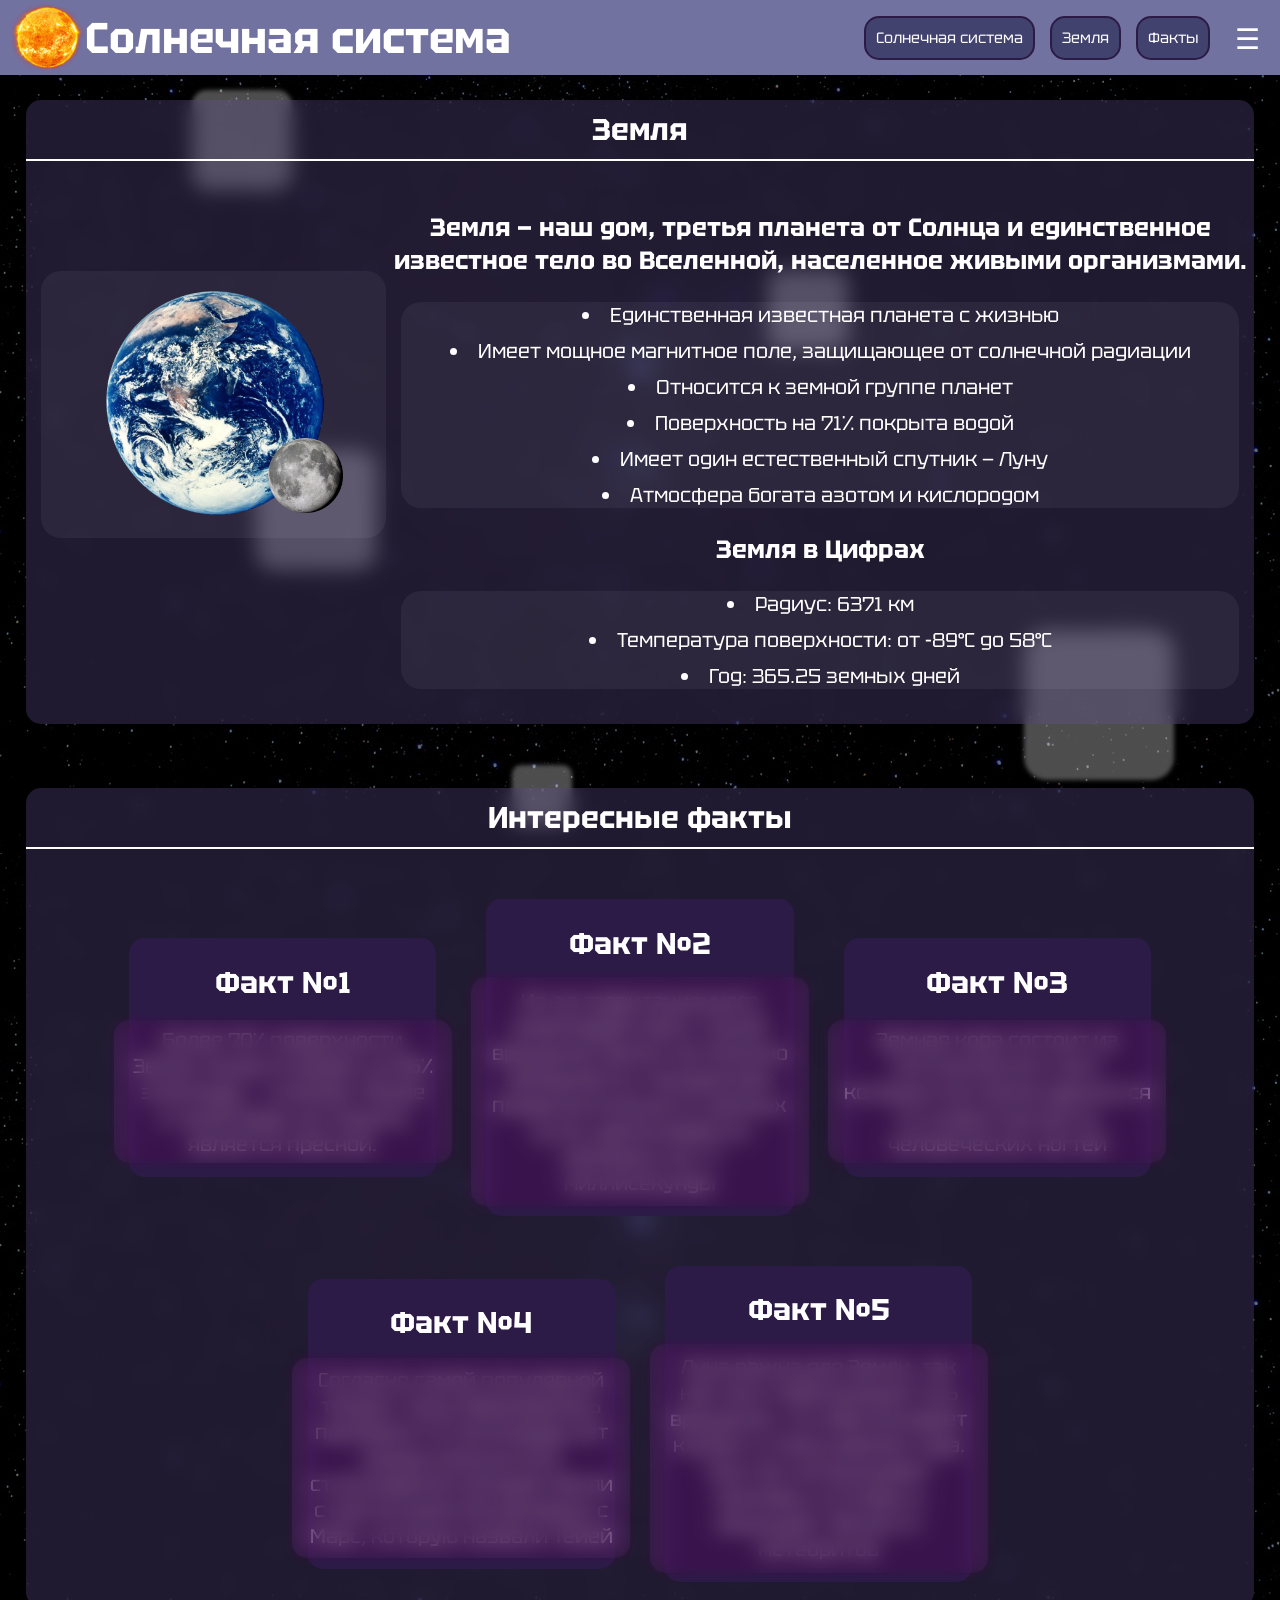
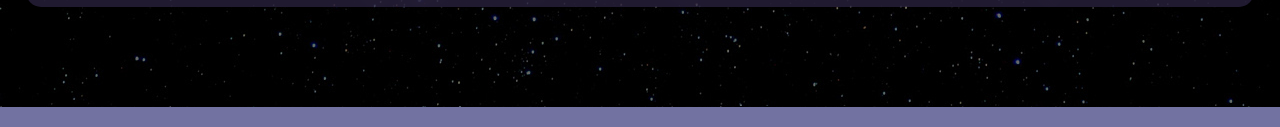
==== Earth.html @ 2208cb08 "first commit" ====
<!DOCTYPE html>
<html>
    <head>
        <link rel="stylesheet" href="main.css">
        <link rel="stylesheet" href="navigation.css">
        <link rel="stylesheet" href="planet_info.css">
        <link href="https://fonts.googleapis.com/css2?family=Quantico:ital,wght@0,400;0,700;1,400;1,700&family=Tektur:wght@400..900&display=swap" rel="stylesheet">
        <!--Установление Фав-иконки-->
        <link rel="icon" type="image/png" href="/FavIlcon.png">
        <!--Заголовок сайта, который отображается во вкладочке-->
        <title>Солнечная система</title>
    </head>

    <body> 
        <header>
            <img src="img/Svetilo.png" width="75" height="75">
            <h1 class="main_title">Солнечная система</h1>
            <nav>
                <div class="nav_desktop">
                    <a href="main.html" class="nav_link">Солнечная система</a>
                    <a href="#main" class="nav_link">Земля</a>
                    <a href="#facts" class="nav_link">Факты</a>
                </div>
                <div class="burger_menu">
                    <button class="burger_button">☰</button>
                    <div class="burger_content">
                        <a href="main.html" class="burger_nav_link">Солнечная система</a>
                        <a href="#main" class="burger_nav_link">Земля</a>
                        <a href="#facts" class="burger_nav_link">Факты</a>
                        <div class="theme_switcher">
                            <button class="theme_btn" data-theme="light">Светлая тема</button>
                            <button class="theme_btn" data-theme="dark">Тёмная тема</button>
                            <button class="like_button" onclick="toggleColor(this)">★</button>
                        </div>
                    </div>
                </div>
            </nav>
        </header>
        <main>
            <!--Летающие позади кубики, красивое оформление и ми-ми-ми -->
            <div>
                <div class="square"></div>
                <div class="square"></div>
                <div class="square"></div>
                <div class="square"></div>
                <div class="square"></div>
            </div>

            <section id="main" class="glass">
                <h1 class="title">Земля</h1>
                <div class="block_container">
                    <div class="block">
                        <img src="img/earth.png" width="315" class="planet_img">
                        <img src="img/moon.png" width="75" class="moon_img">
                    </div>
                    <div class="block">
                        <p class="bold">Земля — наш дом, третья планета от Солнца и единственное известное тело во Вселенной, населенное живыми организмами.</p>
                        <ul>
                            <li>Единственная известная планета с жизнью</li>
                            <li>Имеет мощное магнитное поле, защищающее от солнечной радиации</li>
                            <li>Относится к земной группе планет</li>
                            <li>Поверхность на 71% покрыта водой</li>
                            <li>Имеет один естественный спутник — Луну</li>
                            <li>Атмосфера богата азотом и кислородом</li>
                        </ul>
                        <p class="bold">Земля в Цифрах</p>
                        <ul>
                            <li>Радиус: 6371 км</li>
                            <li>Температура поверхности: от -89°C до 58°C</li>
                            <li>Год: 365.25 земных дней</li>
                        </ul>
                    </div>
                </div>
            </section>
            <section id="facts" class="glass">
                <h1 class="title">Интересные факты</h1>
                <div class="misty_container">
                    <div class="misty">
                        <h2>Факт №1</h2>
                        <div class="hiddy">
                            <p>Более 70% поверхности Земли покрыто водой, но 96% этой воды — соленая. 
                   Менее 1% всей воды на планете является пресной.</p>
                        </div>
                    </div>
                    <div class="misty">
                        <h2>Факт №2</h2>
                        <div class="hiddy">
                            <p>Из-за гравитационного взаимодействия с Луной вращение Земли постепенно замедляется. 
                                Каждый век продолжительность земных суток увеличивается примерно на 1.7 миллисекунды</p>
                        </div>
                    </div>
                    <div class="misty">
                        <h2>Факт №3</h2>
                        <div class="hiddy">
                            <p>Земная кора состоит из тектонических плит, которые постоянно движутся со скоростью роста человеческих ногтей</p>
                        </div>
                    </div>
                    <div class="misty">
                        <h2>Факт №4</h2>
                        <div class="hiddy">
                            <p>Согласно самой популярной теории, Луна образовалась примерно 4,5 миллиарда лет назад
в результате столкновения молодой Земли с протопланетой размером с Марс, которую назвали Тейей</p>
                        </div>
                    </div>
                    <div class="misty">
                        <h2>Факт №5</h2>
                        <div class="hiddy">
                            <p>Луна важна для Земли, так как она стабилизирует ось вращения, что обеспечивает
                                 климат и смену времен года. Она так же вызывает приливы и отливы и защищает Землю от метеоритов</p>
                        </div>
                    </div>
                </div>
            </section>
        </main>
        <script src="scripts/navigation.js"></script>
        <script src="scripts/button.js"></script>
    </body>

    <footer>
       
    </footer>
</html>
---- main.css ----
:root {
    --back_col: #7272a1;
    --back_col_dark: #42426e;
    --border_col:#2C1B47;
    --hologram_col:#88bab2;
    --hologram_text:#3b6b63;
    --glass_col: rgba(106, 86, 160, 0.3);
    --border_size:2px;
}

[data-theme="light"] {
    --back_col: #a2a2c4;
    --back_col_dark: #7a7aa8;
    --border_col: #725c93;
    --hologram_col: #a8d5cc;
    --hologram_text: #2a524a;
    --glass_col: rgba(166, 146, 220, 0.3);
}

[data-theme="light"] .glass {
    background: rgba(255, 255, 255, 0.2);
}

[data-theme="light"] .square {
    background: rgba(255, 255, 255, 0.5);
}
body {
    margin: 0; /*Внешние границы*/
    padding: 0; /*Внутренние границы*/
    background-image: url("img/StarLit.jpg");
    color: #ffffff;/*Цвет текста*/
    text-align: center;/*Центрирование текста*/
    font-family: "Tektur", sans-serif;
    font-weight: 200;
    font-size: 20px;
}

/*Вверхняя часть сайта - заголовок*/
header { 
    background: var(--back_col); 
    font-size: 35px;
    border-bottom: solid --border_size var(--border_col);
    padding: 10px; /* Внутренние отступы */
    display: flex; /* Для выравнивания логотипа и заголовка */
    align-items: center; /* Выравнивание по центру по вертикали */
    position: fixed;
    top: 0; /* Фиксируем вверху */
    width: 100%; /* Занимает всю ширину */
    height:55px;
    z-index: 1000; /* Чтобы header был поверх других элементов */
}

footer {
    background: var(--back_col); 
    display: flex;
    border-top: solid --border_size var(--border_col);
    z-index: 1000;
    padding: 10px;
}
main{
    margin-top:100px;
    margin-bottom:100px;
}
a{
    cursor:pointer;
}
/*Базовое стекло с блюром*/
.glass{
    background: var(--glass_col);
    margin-left:2%; margin-right:2%;
    border-radius: 15px;
    -webkit-backdrop-filter: blur(10px);
    backdrop-filter: blur(10px);
    margin-top:5%; margin-bottom:5%;
}
/*Класс для акцентного текста*/
.bold{
    font-weight: bold;
    font-size: 25px;
}
/*Титль*/
.title{
    padding:10px;
    border-bottom: #ffffff solid 2px;
}

/*Декоративные кубики*/
.square {
    position: fixed;
    background: rgba(255, 255, 255, 0.3);
    border-radius: 15%;
    animation: floatSquare 15s infinite ease-in-out;
    filter:blur(2px);
}

.square:nth-child(1) {
    width: 100px;
    height: 100px;
    top: calc(10% + var(--pos-1-y, 0px));
    left: calc(15% + var(--pos-1-x, 0px));
    animation-delay: 0s;
}

.square:nth-child(2) {
    width: calc(100px * 1.5);
    height: calc(100px * 1.5);
    top: calc(70% + var(--pos-2-y, 0px));
    left: calc(80% + var(--pos-2-x, 0px));
    animation-delay: -3s;
}

.square:nth-child(3) {
    width: calc(100px * 0.8);
    height: calc(100px * 0.8);
    top: calc(30% + var(--pos-3-y, 0px));
    left: calc(60% + var(--pos-3-x, 0px));
    animation-delay: -6s;
}

.square:nth-child(4) {
    width: calc(100px * 1.2);
    height: calc(100px * 1.2);
    top: calc(50% + var(--pos-4-y, 0px));
    left: calc(20% + var(--pos-4-x, 0px));
    animation-delay: -9s;
}

.square:nth-child(5) {
    width: calc(100px * 0.6);
    height: calc(100px * 0.6);
    top: calc(85% + var(--pos-5-y, 0px));
    left: calc(40% + var(--pos-5-x, 0px));
    animation-delay: -12s;
}

@keyframes floatSquare {
    0% {
        transform: translate(0, 0) rotate(0deg) scale(1);
        opacity: 0.3;
    }
    25% {
        transform: translate(calc(var(--move-1-x, 50px)), calc(var(--move-1-y, -30px))) rotate(90deg) scale(1.1);
        opacity: 0.6;
    }
    50% {
        transform: translate(calc(var(--move-2-x, -40px)), calc(var(--move-2-y, 20px))) rotate(180deg) scale(0.9);
        opacity: 0.8;
    }
    75% {
        transform: translate(calc(var(--move-3-x, 30px)), calc(var(--move-3-y, 40px))) rotate(270deg) scale(1.05);
        opacity: 0.5;
    }
    100% {
        transform: translate(0, 0) rotate(360deg) scale(1);
        opacity: 0.3;
    }
}
---- navigation.css ----
nav {
    margin-left: auto;
    margin-right: 20px;
    display: flex;
    align-items: center;
    gap: 15px;
}

.nav_desktop {
    display: flex;
    gap: 15px;
}

.nav_link, .burger_nav_link {
    color: white;
    text-decoration: none;
    background-color: var(--back_col_dark);
    padding: 10px 10px;
    border: solid var(--border_size) var(--border_col);
    border-radius: 15px;
    transition: background-color 0.3s ease;
    font-size: 18px;
    white-space: nowrap;
}
.burger_nav_link{
    margin-top:5px;
}

/* Бургер-меню - всегда видно */
.burger_menu {
    display: block;
    position: relative;
}

.burger_button {
    background: none;
    border: none;
    color: white;
    font-size: 28px;
    cursor: pointer;
    padding: 5px 10px;
    border-radius: 5px;
    transition: background-color 0.3s ease;
}

.burger_button:hover {
    background-color: rgba(255, 255, 255, 0.1);
}

.burger_content {
    display: none;
    position: absolute;
    right: 0;
    top: 100%;
    background: var(--back_col);
    border: 1px solid var(--border_col);
    border-radius: 10px;
    min-width: 200px;
    padding: 10px;
    z-index: 1001;
    backdrop-filter: blur(10px);
}

.burger_content.show {
    display: block;
}

.burger_content .nav_link {
    display: block;
    margin: 5px 0;
    text-align: center;
}

.theme_switcher {
    margin-top: 10px;
    padding-top: 10px;
    border-top: 1px solid rgba(255, 255, 255, 0.3);
}

.theme_btn {
    display: block;
    width: 100%;
    padding: 8px;
    margin: 5px 0;
    background: var(--glass_col);
    border: 1px solid var(--border_col);
    color: white;
    border-radius: 5px;
    cursor: pointer;
    transition: background-color 0.3s ease;
}
.like_button{
    display: inline-block;
    width: 25%;
    padding: 8px;
    margin: 5px 0;
    background: var(--glass_col);
    border: 1px solid var(--border_col);
    color: white;
    border-radius: 5px;
    cursor: pointer;
    transition: background-color 0.3s ease;
}
.falling_star {
    position: fixed;
    font-size: 20px;
    z-index: 10001;
    opacity: 0.5;
    pointer-events: none;
}

.theme_btn:hover {
    background: rgba(106, 86, 160, 0.5);
}
@media(max-width:1400px){
    .nav_link{
        font-size: 15px;
    }
}

/* Адаптивность навигации */
@media (max-width: 1080px) {
    .nav_desktop {
        display: none; /* Скрываем навигацию в заголовке на маленьких экранах */
    }
    
    .burger_nav_link {
        display: block; /* Показываем "Состав системы" в бургер-меню */
    }
}

@media (min-width: 1081px) {
    .nav_desktop {
        display: flex; /* Показываем навигацию в заголовке на больших экранах */
    }
    
    .burger_nav_link {
        display: none;
    }
    .theme_switcher{
        border-top: none;
    }
}
---- planet_info.css ----
.block{
    display:inline-block;
    padding-bottom: 20px;
}
.block_container{
    display:flex;
    align-items: center;
}

.planet_img{
    display: inline-block;
    margin-left: 15px;
    vertical-align: middle;
    animation: float 5s ease-in-out infinite;
    padding:15px;
    background: rgba(255, 255, 255, 0.05);
    border-radius: 20px;
}
.moon_img{
    display: absolute;
    transform:translateX(100px) translateY(-100px);
}
/*Списки*/
.glass ul {
    list-style-position: inside;
    padding-left: 0;
    margin: 15px;
    text-align: center;
    background: rgba(255, 255, 255, 0.05);
    border-radius: 20px;
}
.glass li {
    margin-bottom: 10px;
    padding-left: 0;
}
/*Контейнеры под факты*/
.misty_container{
    display: flex;
    justify-content: center;
    align-items: center;
    flex-wrap: wrap;
}
.misty{
    align-self: center;
    margin: 25px;
    display:inline-block;
    background-color: var(--border_col);
    border-radius: 15px;
    width:25%;
}
/*Сам факт скрыт под блюром*/
.hiddy{
    position: relative;
}
.hiddy::before{
    content: "";
    position: absolute;
    top: -5%;
    left: -5%;
    width: 110%;
    height: 110%;
    background: rgba(89, 4, 91, 0.3);
    filter:blur(5px);
    backdrop-filter: blur(10px);
    -webkit-backdrop-filter: blur(10px);
    border-radius: 15px;
    transition: opacity 0.5s ease-in-out, visibility 0.5s ease-in-out;
    opacity: 1;
    visibility:visible;
    z-index: 1;
}
/*Блюр исчезает при наведении*/
.hiddy:hover::before{
    opacity: 0;
    visibility:hidden;
}

/*Статическая анимация парения планеты*/
@keyframes float {
    0% { margin-top: 5px; }
    25% { margin-top: 0px; }
    50% { margin-top: -5px; }
    75% { margin-top: 0px; }
    100% { margin-top: 5px; }
}
@media(max-width:1340px){
    .main_title{font-size: 43px;}
}
@media(max-width:1080px){
    .main_title{font-size: 33px;}
    .planet_img{width:80%}
    .misty{width:35%;}
    .block_container {
        flex-direction: column;
        text-align: center;
    }
    
    .planet_img {
        margin: 20px auto 0 auto;
        display: block;
        order: 2;
    }
    
    .block:first-child {
        order: 1;
    }
    
    .block:last-child {
        order: 2;
    }
}
@media (max-width: 480px) {
    .main_title{font-size: 30px;}
    .misty{width:55%;}
    li{font-size:15px;}
    .planet_img {
        width: 80%;
        max-width: 250px;
    }
}
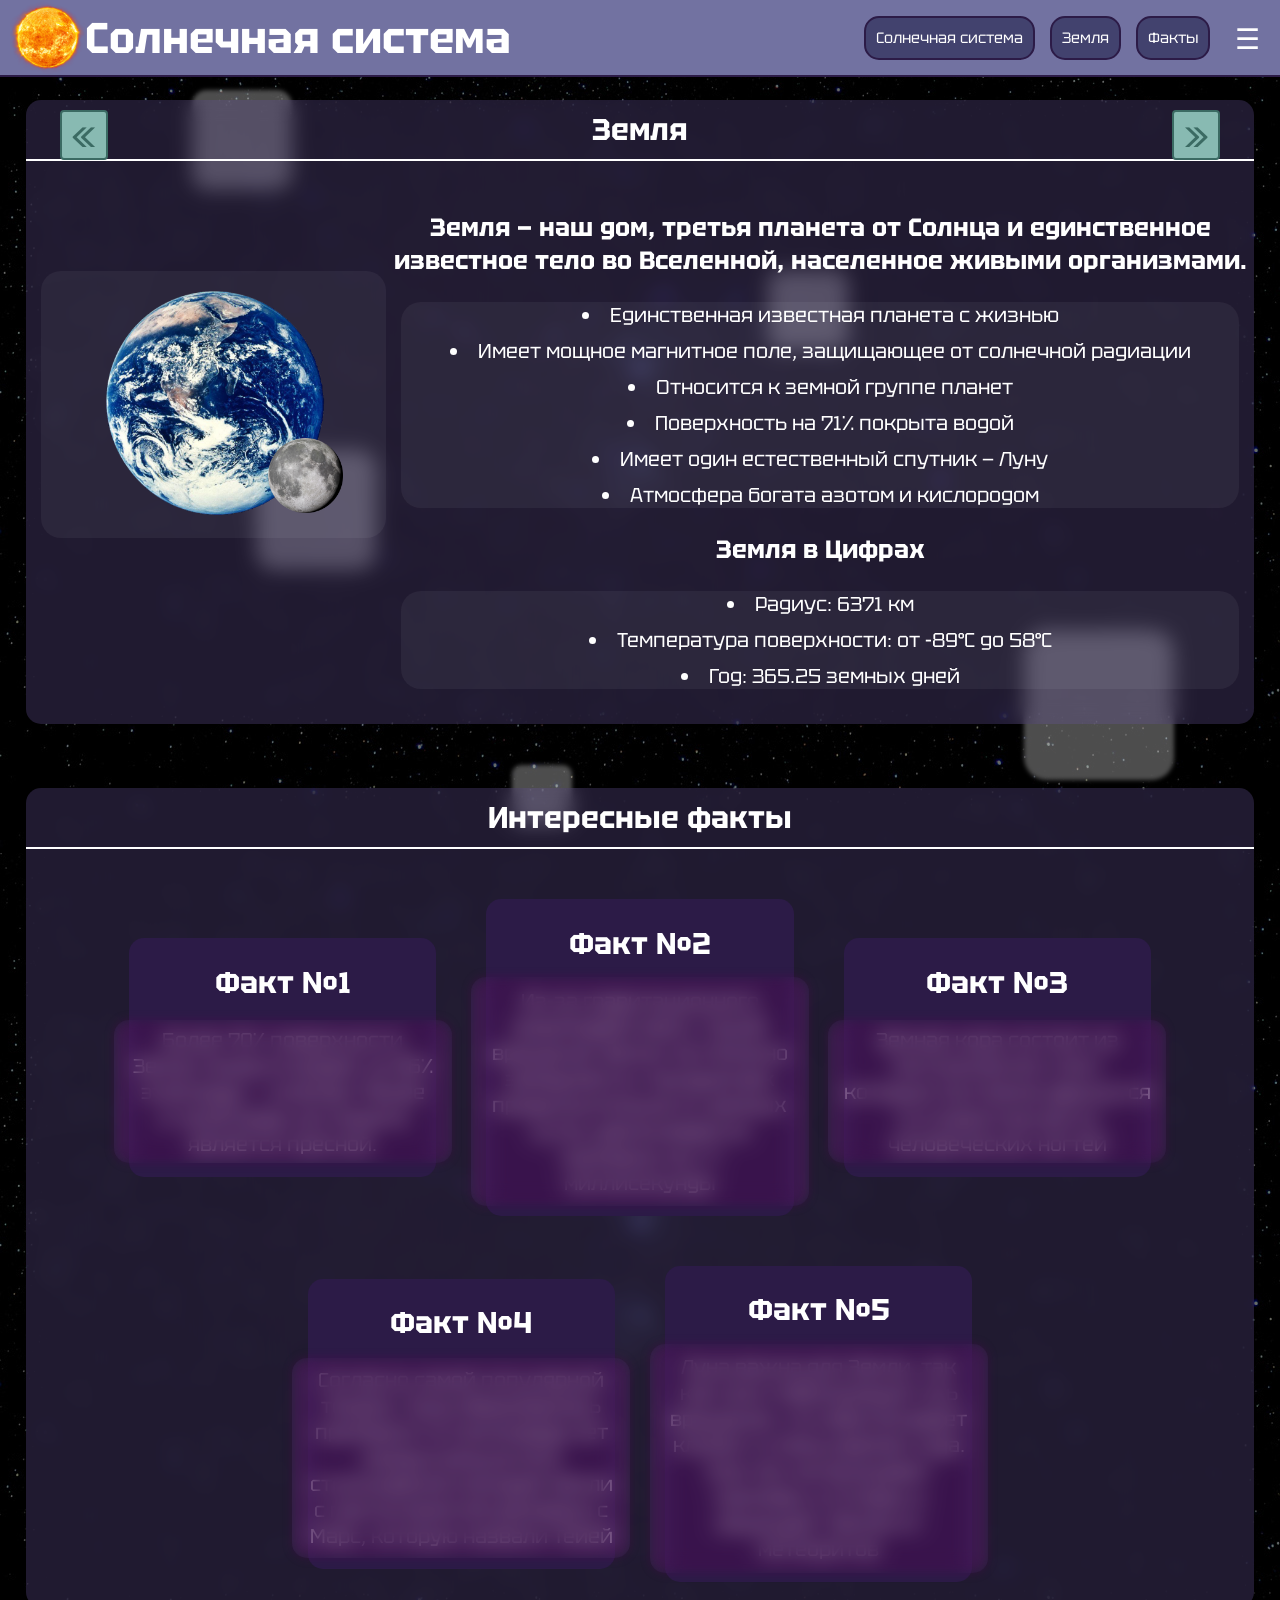
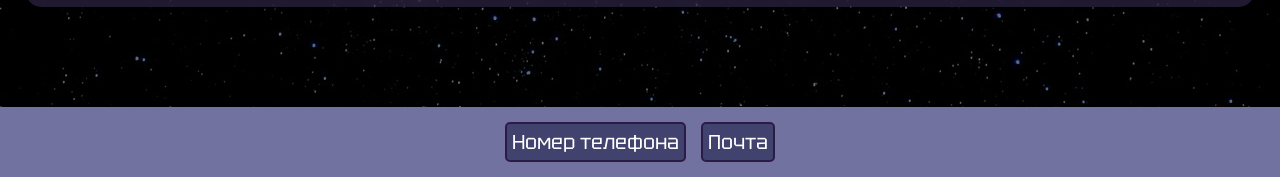
==== commit 2aea1da5: "Добавлен Футер, улучшена навигация" ====
--- a/Earth.html
+++ b/Earth.html
@@ -48,6 +48,8 @@
 
             <section id="main" class="glass">
                 <h1 class="title">Земля</h1>
+                <a href="Ven.html" class="left_arrow">«</a>
+                <a href="Mars.html" class="right_arrow">»</a>
                 <div class="block_container">
                     <div class="block">
                         <img src="img/earth.png" width="315" class="planet_img">
@@ -117,6 +119,9 @@
     </body>
 
     <footer>
-       
+        <div class="foot_cont">
+            <a class="foot_el" href="tel:89260809770">Номер телефона</a>
+            <a class="foot_el" href="mailto:nikitenartem@yandex.com">Почта</a>
+        </div>
     </footer>
 </html>
--- a/main.css
+++ b/main.css
@@ -39,7 +39,7 @@
 header { 
     background: var(--back_col); 
     font-size: 35px;
-    border-bottom: solid --border_size var(--border_col);
+    border-bottom: solid var(--border_size) var(--border_col);
     padding: 10px; /* Внутренние отступы */
     display: flex; /* Для выравнивания логотипа и заголовка */
     align-items: center; /* Выравнивание по центру по вертикали */
@@ -53,9 +53,19 @@
 footer {
     background: var(--back_col); 
     display: flex;
+    justify-content: center;
     border-top: solid --border_size var(--border_col);
     z-index: 1000;
     padding: 10px;
+}
+.foot_el{
+    margin: 5px;
+    display: inline-flex;
+    background-color: var(--back_col_dark);
+    border-radius: 5px;
+    border: solid var(--border_size) var(--border_col);
+    color:white;
+    padding: 5px;
 }
 main{
     margin-top:100px;
@@ -63,6 +73,7 @@
 }
 a{
     cursor:pointer;
+    text-decoration:none;
 }
 /*Базовое стекло с блюром*/
 .glass{
@@ -91,6 +102,7 @@
     border-radius: 15%;
     animation: floatSquare 15s infinite ease-in-out;
     filter:blur(2px);
+    z-index: -10;
 }
 
 .square:nth-child(1) {
--- a/planet_info.css
+++ b/planet_info.css
@@ -75,6 +75,26 @@
     visibility:hidden;
 }
 
+.left_arrow,
+.right_arrow{
+    position: absolute;
+    display:absolute;
+    top:0;
+    margin:10px;
+    border: solid 2px var(--hologram_text);
+    border-radius:4px;
+    font-size: 35px;
+    color:var(--hologram_text);
+    background-color: var(--hologram_col);
+    padding: 0px 10px;
+}
+.left_arrow{
+    left:2%;
+}
+.right_arrow{
+    right:2%;
+}
+
 /*Статическая анимация парения планеты*/
 @keyframes float {
     0% { margin-top: 5px; }
@@ -117,4 +137,4 @@
         width: 80%;
         max-width: 250px;
     }
-}
+}
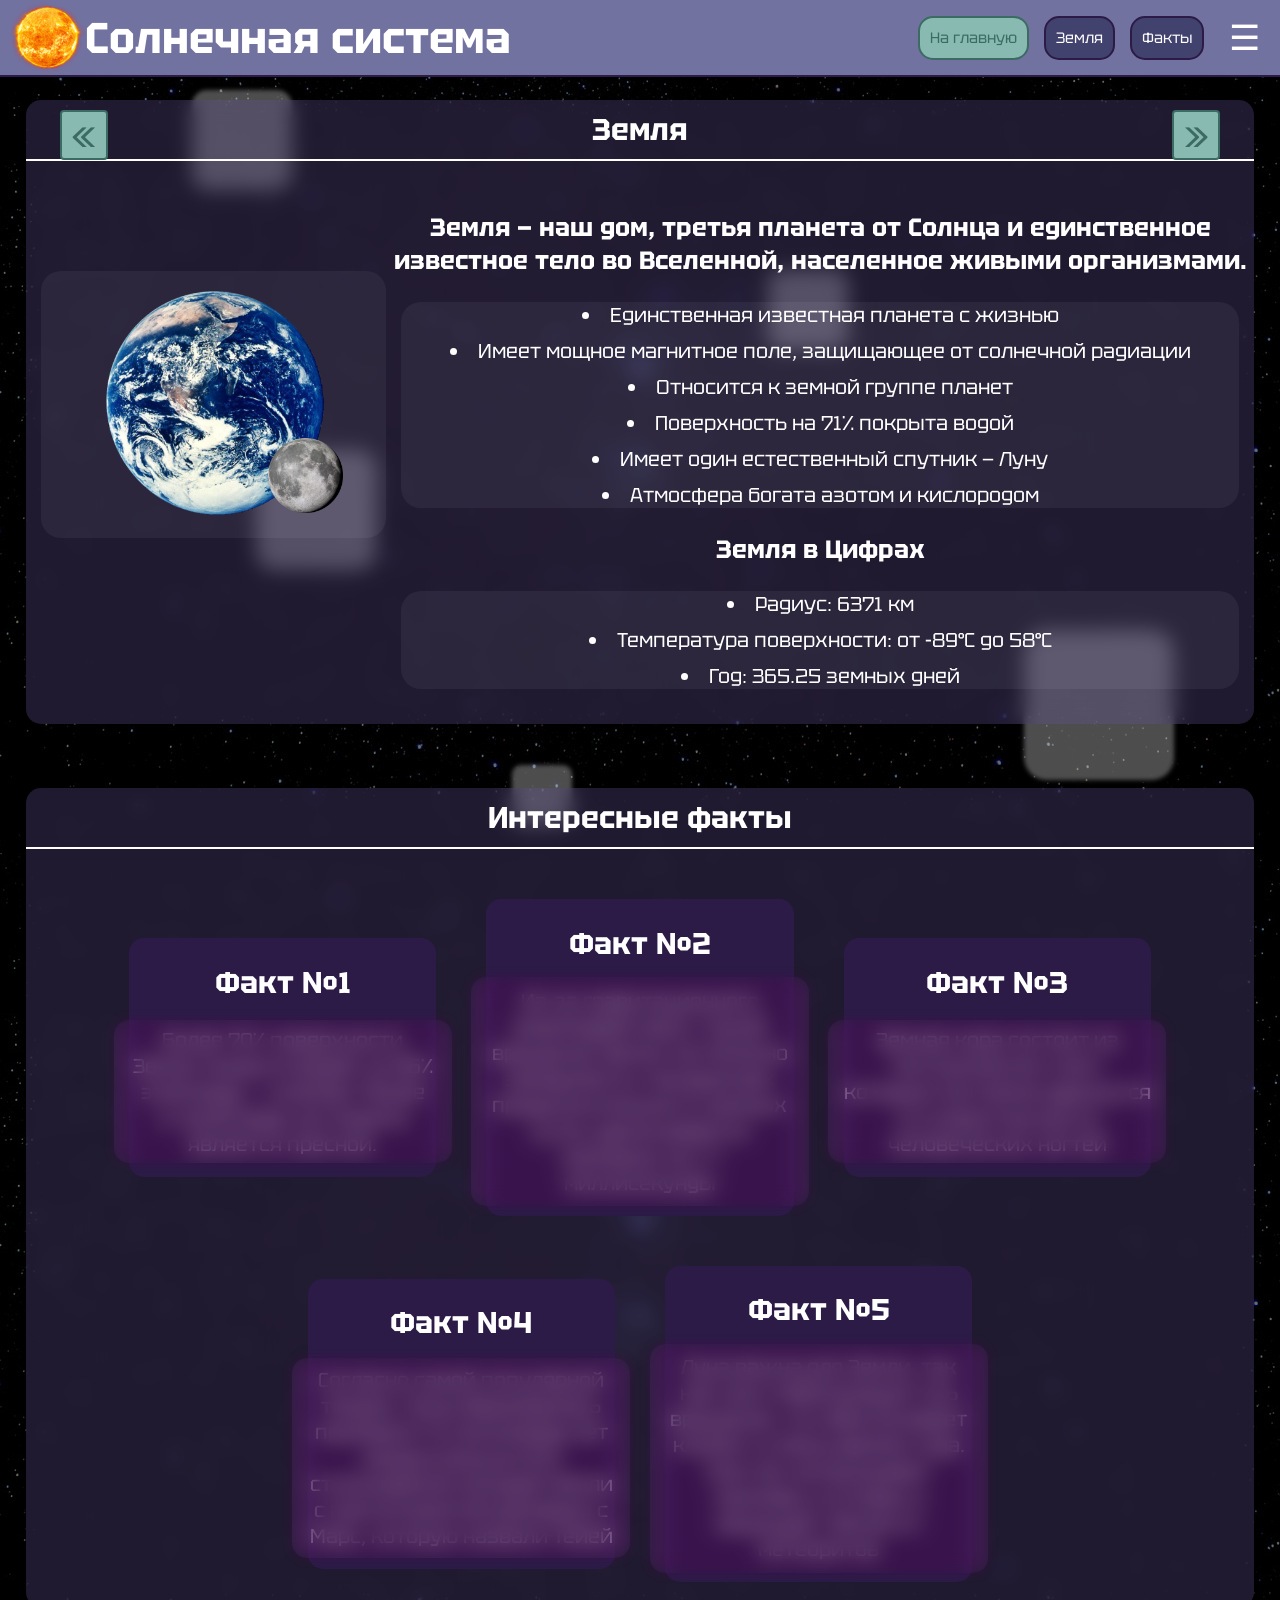
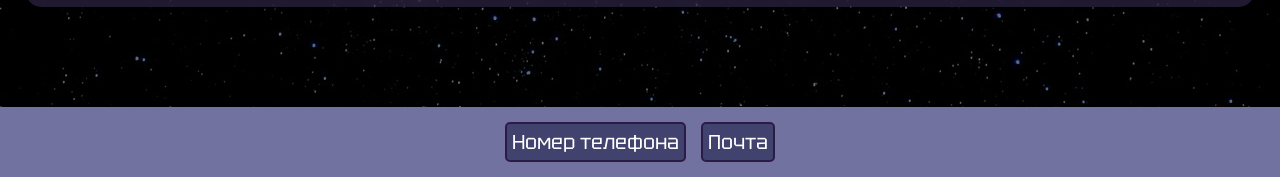
==== commit 8008137a: "Minor Changes" ====
--- a/Earth.html
+++ b/Earth.html
@@ -17,14 +17,14 @@
             <h1 class="main_title">Солнечная система</h1>
             <nav>
                 <div class="nav_desktop">
-                    <a href="main.html" class="nav_link">Солнечная система</a>
+                    <a href="main.html" class="nav_link main_site">На главную</a>
                     <a href="#main" class="nav_link">Земля</a>
                     <a href="#facts" class="nav_link">Факты</a>
                 </div>
                 <div class="burger_menu">
                     <button class="burger_button">☰</button>
                     <div class="burger_content">
-                        <a href="main.html" class="burger_nav_link">Солнечная система</a>
+                        <a href="main.html" class="burger_nav_link main_site">На главную</a>
                         <a href="#main" class="burger_nav_link">Земля</a>
                         <a href="#facts" class="burger_nav_link">Факты</a>
                         <div class="theme_switcher">
--- a/navigation.css
+++ b/navigation.css
@@ -21,6 +21,7 @@
     transition: background-color 0.3s ease;
     font-size: 18px;
     white-space: nowrap;
+    font-size: 25px;
 }
 .burger_nav_link{
     margin-top:5px;
@@ -41,6 +42,7 @@
     padding: 5px 10px;
     border-radius: 5px;
     transition: background-color 0.3s ease;
+    font-size: 35px;
 }
 
 .burger_button:hover {
@@ -55,7 +57,7 @@
     background: var(--back_col);
     border: 1px solid var(--border_col);
     border-radius: 10px;
-    min-width: 200px;
+    min-width: 250px;
     padding: 10px;
     z-index: 1001;
     backdrop-filter: blur(10px);
@@ -87,6 +89,7 @@
     color: white;
     border-radius: 5px;
     cursor: pointer;
+    font-size: 20px;
     transition: background-color 0.3s ease;
 }
 .like_button{
@@ -99,6 +102,7 @@
     color: white;
     border-radius: 5px;
     cursor: pointer;
+    font-size: 20px;
     transition: background-color 0.3s ease;
 }
 .falling_star {
@@ -140,4 +144,24 @@
     .theme_switcher{
         border-top: none;
     }
+}
+
+@media(max-width:1080px)  and (min-width:480px)and (orientation: portrait){
+    .burger_content {
+        min-width: 400px;}
+    .burger_nav_link{
+        font-size: 35px;
+    }
+    .theme_btn{
+        font-size: 35px;
+    }
+    .burger_button{
+        font-size: 35px;
+    }
+}
+
+@media(max-width:1080px){
+    .like_button{
+        display: none;
+    }
 }
--- a/planet_info.css
+++ b/planet_info.css
@@ -6,7 +6,11 @@
     display:flex;
     align-items: center;
 }
-
+.main_site{
+    background-color: var(--hologram_col);
+    border: solid 2px var(--hologram_text);
+    color:var(--hologram_text);
+}
 .planet_img{
     display: inline-block;
     margin-left: 15px;
@@ -110,6 +114,21 @@
     .main_title{font-size: 33px;}
     .planet_img{width:80%}
     .misty{width:35%;}
+}
+
+@media(max-width:1080px) and (min-width:480px) and (orientation: portrait){
+    .main_title{font-size: 60px;}
+    .bold{
+        font-size: 30px;
+    }
+    body{
+        font-size: 30px;
+    }
+    .foot_el{font-size: 30px;}
+    .misty{
+    margin: 30px;  
+    width:40%; 
+    }
     .block_container {
         flex-direction: column;
         text-align: center;
@@ -119,6 +138,7 @@
         margin: 20px auto 0 auto;
         display: block;
         order: 2;
+        width: 80%;
     }
     
     .block:first-child {
@@ -129,12 +149,32 @@
         order: 2;
     }
 }
+
+@media(max-width:755px) and (orientation: portrait){
+    .main_title{font-size: 30px;}
+}
+
 @media (max-width: 480px) {
-    .main_title{font-size: 30px;}
     .misty{width:55%;}
     li{font-size:15px;}
+    .block_container {
+        flex-direction: column;
+        text-align: center;
+    }
+    
     .planet_img {
+        margin: 20px auto 0 auto;
+        display: block;
+        order: 2;
         width: 80%;
         max-width: 250px;
     }
+    
+    .block:first-child {
+        order: 1;
+    }
+    
+    .block:last-child {
+        order: 2;
+    }
 }
